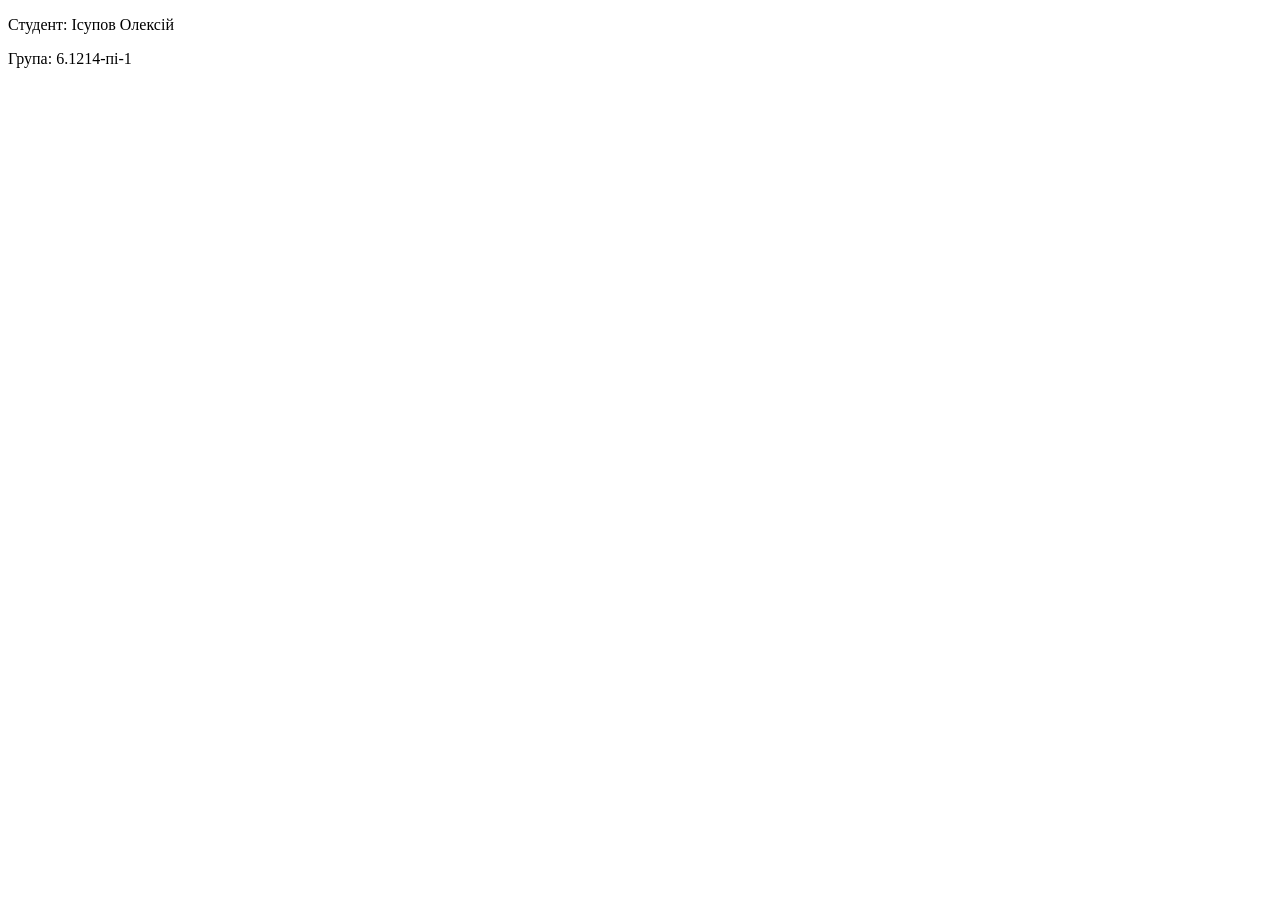
==== index.html @ 1cf75bfd "Lab 1: add index.html file with my name and group number" ====
<!DOCTYPE html>
<html lang="uk">
<head>
    <meta charset="UTF-8" />
    <meta name="viewport" content="width=device-width, initial-scale=1.0" />
    <title>Лабораторна 1</title>
</head>
<body>
<p>Студент: Ісупов Олексій</p>
<p>Група: 6.1214-пі-1</p>
</body>
</html>
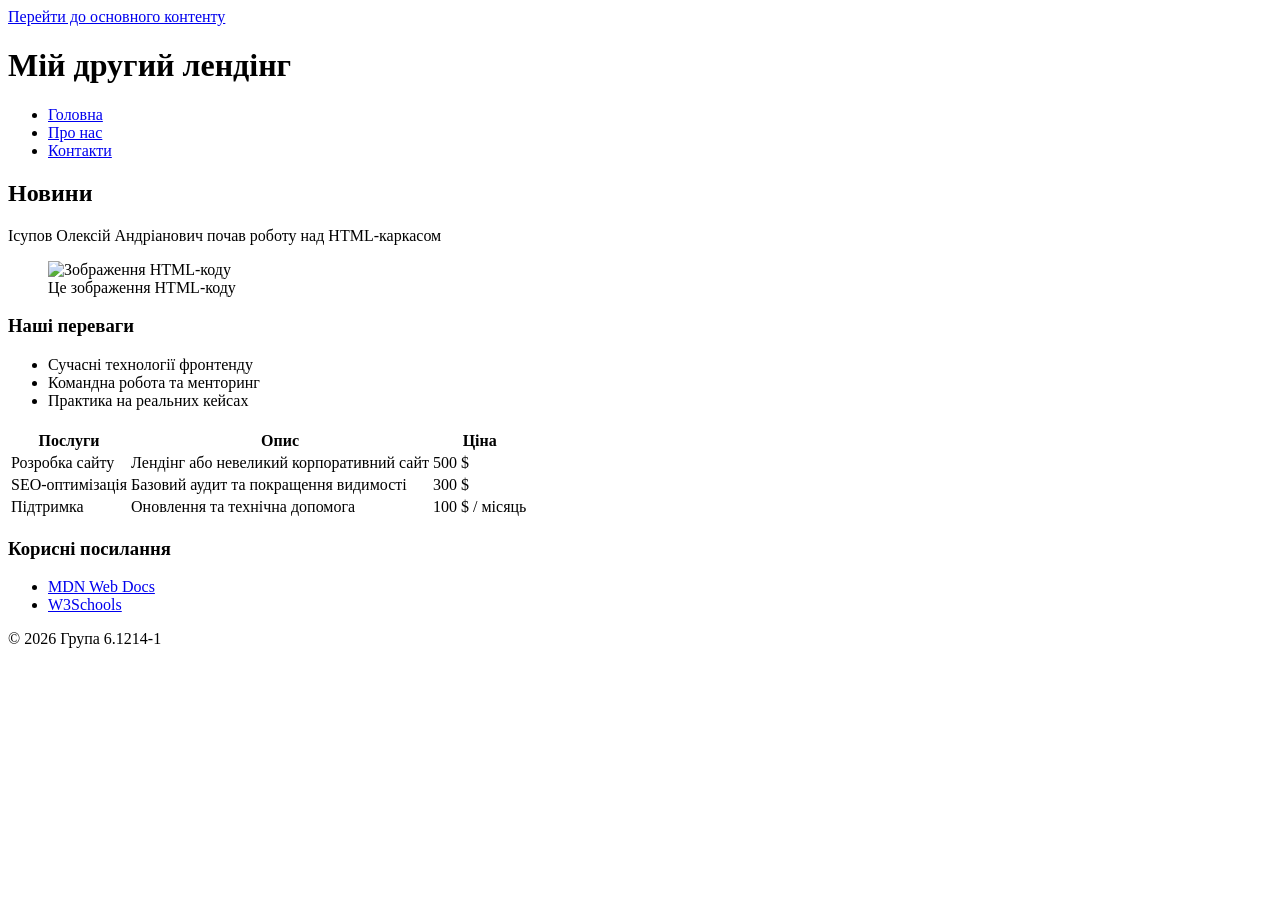
==== commit 07d48727: "Lab 2: Update index.html. Add directory assets/images" ====
--- a/index.html
+++ b/index.html
@@ -3,10 +3,86 @@
 <head>
     <meta charset="UTF-8" />
     <meta name="viewport" content="width=device-width, initial-scale=1.0" />
-    <title>Лабораторна 1</title>
+    <title>Лабораторна 2 - Головна</title>
+    <meta name="description" content="Головна сторінка навчального лендінгу: новини, послуги, переваги." />
+    <link rel="icon" href="assets/images/favicon.ico" />
 </head>
 <body>
-<p>Студент: Ісупов Олексій</p>
-<p>Група: 6.1214-пі-1</p>
+<a class="skip-link" href="#main">Перейти до основного контенту</a>
+
+<header class="site-header">
+    <h1 id="site-title">Мій другий лендінг</h1>
+    <nav class="site-nav" aria-label="Головна навігація">
+        <ul>
+            <li><a href="index.html" aria-current="page">Головна</a></li>
+            <li><a href="about.html">Про нас</a></li>
+            <li><a href="contacts.html">Контакти</a></li>
+        </ul>
+    </nav>
+</header>
+
+<main id="main">
+    <article>
+        <header>
+            <h2>Новини</h2>
+        </header>
+        <p>Ісупов Олексій Андріанович почав роботу над HTML-каркасом</p>
+        <figure>
+            <img src="assets/images/html-code.png" alt="Зображення HTML-коду" width="640"/>
+            <figcaption>Це зображення HTML-коду</figcaption>
+        </figure>
+    </article>
+
+    <section aria-labelledby="benefits-title" class="benefits">
+        <h3 id="benefits-title">Наші переваги</h3>
+        <ul class="advantages">
+            <li>Сучасні технології фронтенду</li>
+            <li>Командна робота та менторинг</li>
+            <li>Практика на реальних кейсах</li>
+        </ul>
+    </section>
+
+    <section aria-labelledby="services-title" class="services">
+        <h3 id="services-title"Наші послуги></h3>
+        <table>
+            <thead>
+            <tr>
+                <th scope="col">Послуги</th>
+                <th scope="col">Опис</th>
+                <th scope="col">Ціна</th>
+            </tr>
+            </thead>
+            <tbody>
+            <tr>
+                <td>Розробка сайту</td>
+                <td>Лендінг або невеликий корпоративний сайт</td>
+                <td>500 $</td>
+            </tr>
+            <tr>
+                <td>SEO-оптимізація</td>
+                <td>Базовий аудит та покращення видимості</td>
+                <td>300 $</td>
+            </tr>
+            <tr>
+                <td>Підтримка</td>
+                <td>Оновлення та технічна допомога</td>
+                <td>100 $ / місяць</td>
+            </tr>
+            </tbody>
+        </table>
+    </section>
+
+    <aside class="sidebar" aria-label="Додаткова інформація">
+        <h3>Корисні посилання</h3>
+        <ul>
+            <li><a href="https://developer.mozilla.org/" target="_blank" rel="noopener noreferrer">MDN Web Docs</a></li>
+            <li><a href="https://www.w3schools.com/html/" target="_blank" rel="noopener noreferrer">W3Schools</a></li>
+        </ul>
+    </aside>
+
+    <footer class="site-footer">
+        <p>© 2026 Група 6.1214-1</p>
+    </footer>
+</main>
 </body>
 </html>
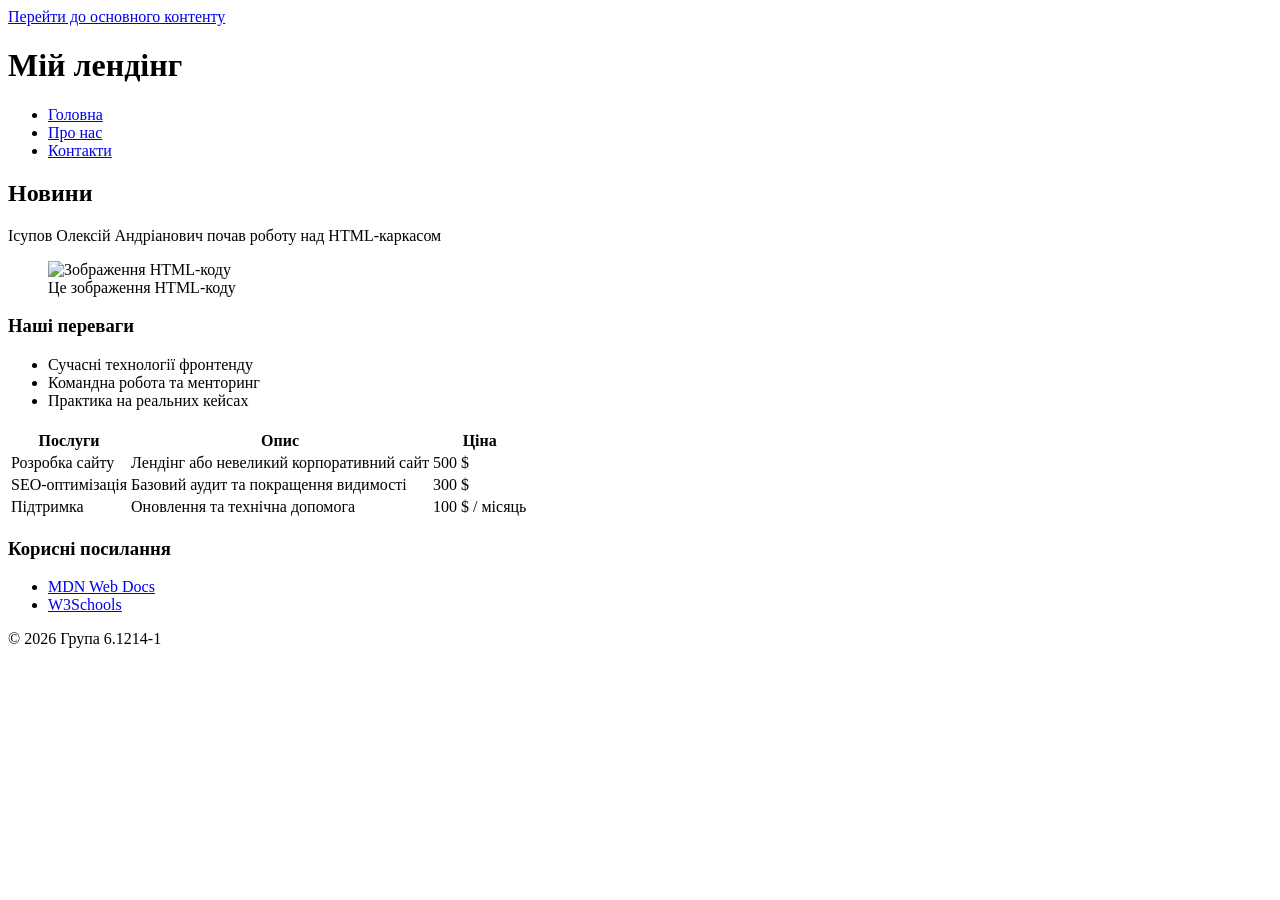
==== commit 6659d167: "Lab 2: Add html pages: about and contacts" ====
--- a/index.html
+++ b/index.html
@@ -11,7 +11,7 @@
 <a class="skip-link" href="#main">Перейти до основного контенту</a>
 
 <header class="site-header">
-    <h1 id="site-title">Мій другий лендінг</h1>
+    <h1 id="site-title">Мій лендінг</h1>
     <nav class="site-nav" aria-label="Головна навігація">
         <ul>
             <li><a href="index.html" aria-current="page">Головна</a></li>
@@ -71,18 +71,18 @@
             </tbody>
         </table>
     </section>
+</main>
 
-    <aside class="sidebar" aria-label="Додаткова інформація">
-        <h3>Корисні посилання</h3>
-        <ul>
-            <li><a href="https://developer.mozilla.org/" target="_blank" rel="noopener noreferrer">MDN Web Docs</a></li>
-            <li><a href="https://www.w3schools.com/html/" target="_blank" rel="noopener noreferrer">W3Schools</a></li>
-        </ul>
-    </aside>
+<aside class="sidebar" aria-label="Додаткова інформація">
+    <h3>Корисні посилання</h3>
+    <ul>
+        <li><a href="https://developer.mozilla.org/" target="_blank" rel="noopener noreferrer">MDN Web Docs</a></li>
+        <li><a href="https://www.w3schools.com/html/" target="_blank" rel="noopener noreferrer">W3Schools</a></li>
+    </ul>
+</aside>
 
-    <footer class="site-footer">
-        <p>© 2026 Група 6.1214-1</p>
-    </footer>
-</main>
+<footer class="site-footer">
+    <p>© 2026 Група 6.1214-1</p>
+</footer>
 </body>
 </html>
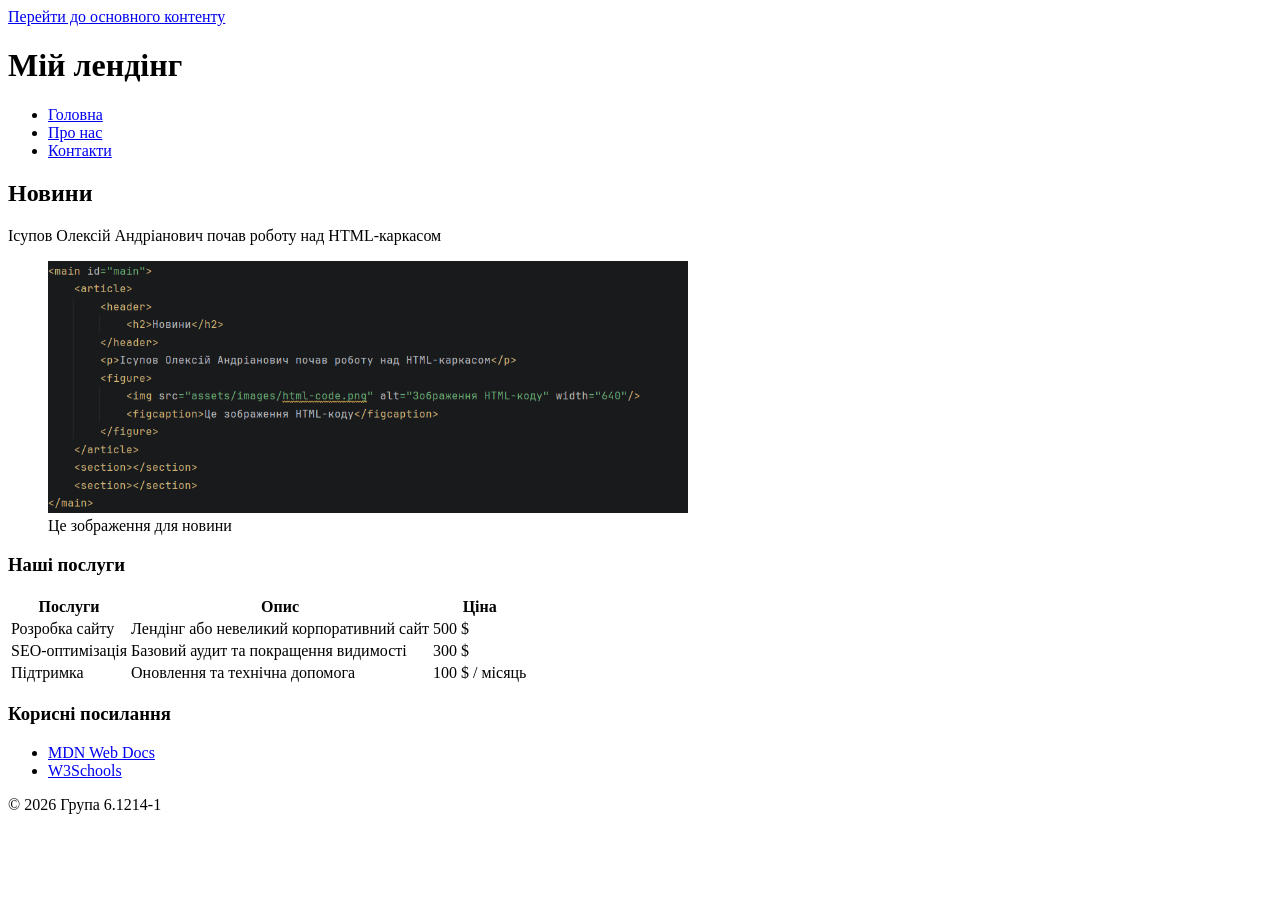
==== commit 2607180d: "Lab 3: Update html structure and add BEM" ====
--- a/index.html
+++ b/index.html
@@ -4,85 +4,74 @@
     <meta charset="UTF-8" />
     <meta name="viewport" content="width=device-width, initial-scale=1.0" />
     <title>Лабораторна 2 - Головна</title>
-    <meta name="description" content="Головна сторінка навчального лендінгу: новини, послуги, переваги." />
+    <meta name="description" content="Головна сторінка навчального лендінгу: новини, послуги." />
     <link rel="icon" href="assets/images/favicon.ico" />
 </head>
 <body>
 <a class="skip-link" href="#main">Перейти до основного контенту</a>
 
-<header class="site-header">
-    <h1 id="site-title">Мій лендінг</h1>
-    <nav class="site-nav" aria-label="Головна навігація">
-        <ul>
-            <li><a href="index.html" aria-current="page">Головна</a></li>
-            <li><a href="about.html">Про нас</a></li>
-            <li><a href="contacts.html">Контакти</a></li>
+<header class="header">
+    <h1 id="header__title">Мій лендінг</h1>
+    <nav class="navigation" aria-label="Головна навігація">
+        <ul class="navigation__list">
+            <li class="navigation__item"><a class="navigation__link" href="index.html" aria-current="page">Головна</a></li>
+            <li class="navigation__item"><a class="navigation__link" href="about.html">Про нас</a></li>
+            <li class="navigation__item"><a class="navigation__link" href="contacts.html">Контакти</a></li>
         </ul>
     </nav>
 </header>
 
 <main id="main">
-    <article>
-        <header>
-            <h2>Новини</h2>
-        </header>
-        <p>Ісупов Олексій Андріанович почав роботу над HTML-каркасом</p>
-        <figure>
-            <img src="assets/images/html-code.png" alt="Зображення HTML-коду" width="640"/>
-            <figcaption>Це зображення HTML-коду</figcaption>
+    <article class="article">
+        <h2 class="article__title">Новини</h2>
+        <p class="article__text">Ісупов Олексій Андріанович почав роботу над HTML-каркасом</p>
+        <figure class="media article__media media--framed">
+            <img class="media_img" src="assets/images/html-code.png" alt="Зображення HTML-коду" width="640"/>
+            <figcaption>Це зображення для новини</figcaption>
         </figure>
     </article>
 
-    <section aria-labelledby="benefits-title" class="benefits">
-        <h3 id="benefits-title">Наші переваги</h3>
-        <ul class="advantages">
-            <li>Сучасні технології фронтенду</li>
-            <li>Командна робота та менторинг</li>
-            <li>Практика на реальних кейсах</li>
-        </ul>
-    </section>
-
-    <section aria-labelledby="services-title" class="services">
-        <h3 id="services-title"Наші послуги></h3>
-        <table>
+    <section class="services">
+        <h3 class="services__title">Наші послуги</h3>
+        <table class="services__table">
             <thead>
-            <tr>
-                <th scope="col">Послуги</th>
-                <th scope="col">Опис</th>
-                <th scope="col">Ціна</th>
+            <tr class="services__row">
+                <th class="services__header" scope="col">Послуги</th>
+                <th class="services__header" scope="col">Опис</th>
+                <th class="services__header" scope="col">Ціна</th>
             </tr>
             </thead>
             <tbody>
-            <tr>
-                <td>Розробка сайту</td>
-                <td>Лендінг або невеликий корпоративний сайт</td>
-                <td>500 $</td>
+            <tr class="services__row">
+                <td class="services__cell">Розробка сайту</td>
+                <td class="services__cell">Лендінг або невеликий корпоративний сайт</td>
+                <td class="services__cell">500 $</td>
             </tr>
-            <tr>
-                <td>SEO-оптимізація</td>
-                <td>Базовий аудит та покращення видимості</td>
-                <td>300 $</td>
+            <tr class="services__row">
+                <td class="services__cell">SEO-оптимізація</td>
+                <td class="services__cell">Базовий аудит та покращення видимості</td>
+                <td class="services__cell">300 $</td>
             </tr>
-            <tr>
-                <td>Підтримка</td>
-                <td>Оновлення та технічна допомога</td>
-                <td>100 $ / місяць</td>
+            <tr class="services__row">
+                <td class="services__cell">Підтримка</td>
+                <td class="services__cell">Оновлення та технічна допомога</td>
+                <td class="services__cell">100 $ / місяць</td>
             </tr>
             </tbody>
         </table>
     </section>
 </main>
 
-<aside class="sidebar" aria-label="Додаткова інформація">
-    <h3>Корисні посилання</h3>
-    <ul>
-        <li><a href="https://developer.mozilla.org/" target="_blank" rel="noopener noreferrer">MDN Web Docs</a></li>
-        <li><a href="https://www.w3schools.com/html/" target="_blank" rel="noopener noreferrer">W3Schools</a></li>
+<aside class="sidebar sidebar--links" aria-label="Додаткова інформація">
+    <h3 class="sidebar__title">Корисні посилання</h3>
+    <ul class="sidebar__list">
+        <li class="sidebar__item"><a class="sidebar__link" href="https://developer.mozilla.org/" target="_blank" rel="noopener noreferrer">MDN Web Docs</a></li>
+        <li class="sidebar__item"><a class="sidebar__link" href="https://www.w3schools.com/html/" target="_blank" rel="noopener noreferrer">W3Schools</a></li>
     </ul>
 </aside>
 
-<footer class="site-footer">
-    <p>© 2026 Група 6.1214-1</p>
+<footer class="footer">
+    <p class="footer__text">© 2026 Група <span class="footer__group-name">6.1214-1</span></p>
 </footer>
 </body>
 </html>
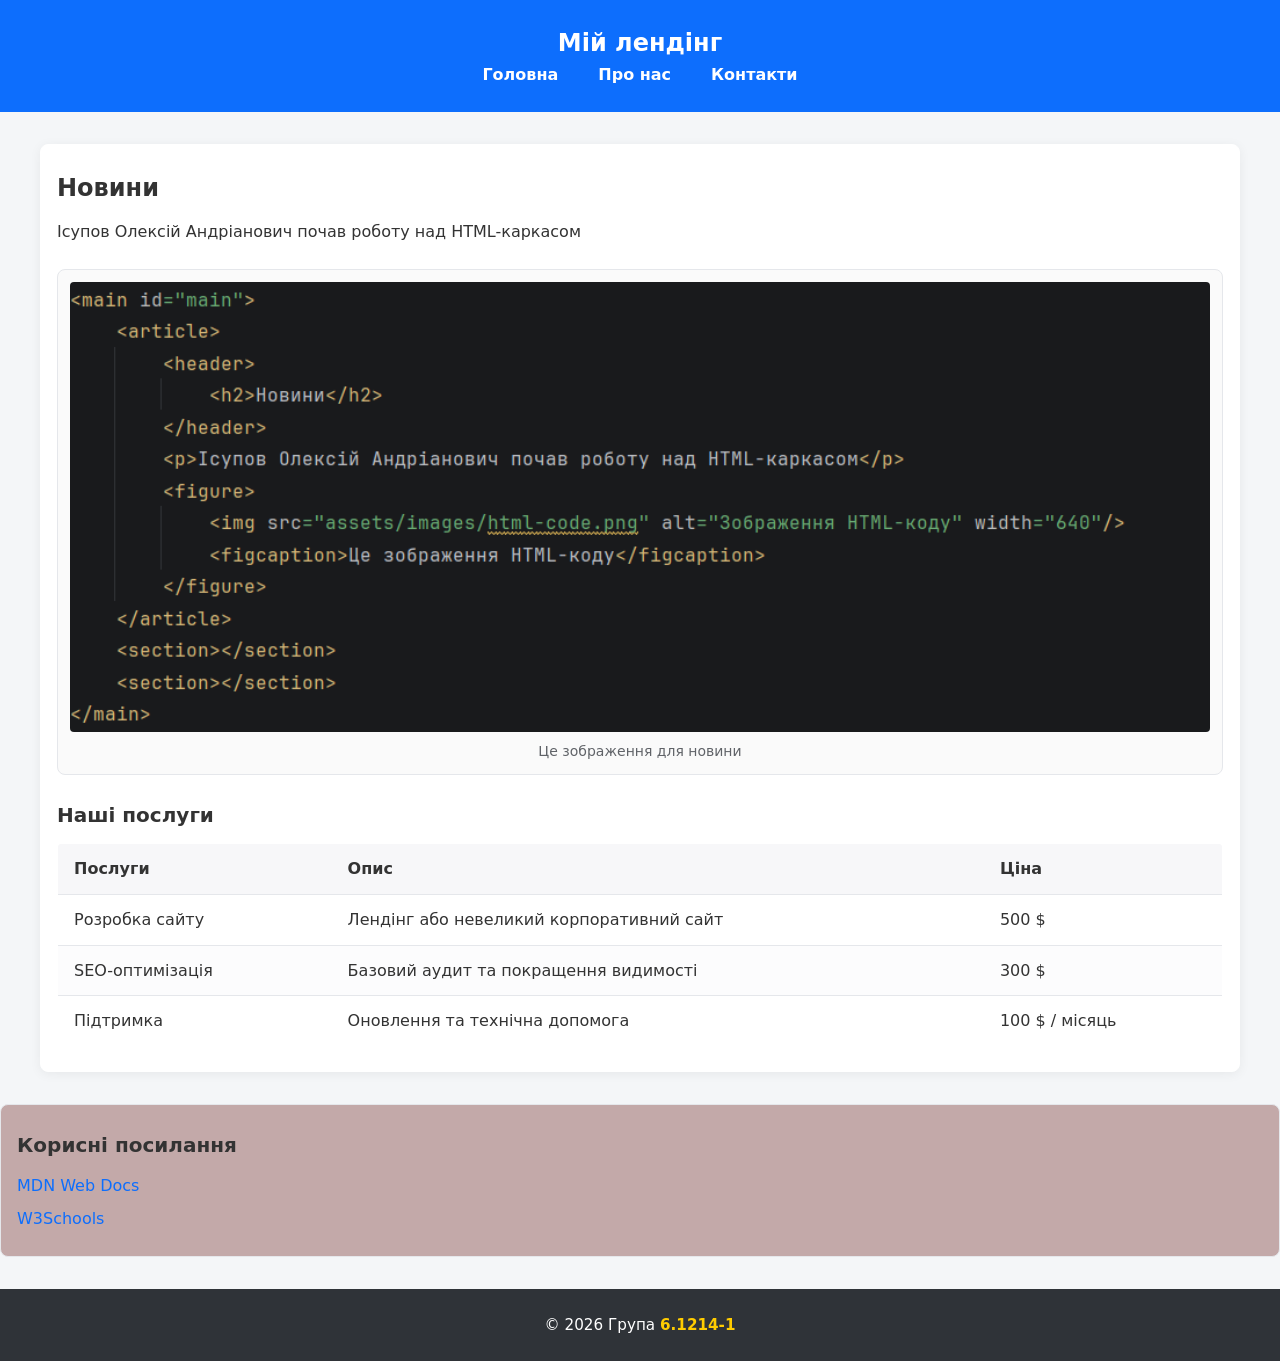
==== commit 51877ded: "Lab 3: Add styles.css" ====
--- a/index.html
+++ b/index.html
@@ -1,17 +1,16 @@
 <!DOCTYPE html>
 <html lang="uk">
 <head>
-    <meta charset="UTF-8" />
-    <meta name="viewport" content="width=device-width, initial-scale=1.0" />
-    <title>Лабораторна 2 - Головна</title>
-    <meta name="description" content="Головна сторінка навчального лендінгу: новини, послуги." />
-    <link rel="icon" href="assets/images/favicon.ico" />
+    <meta charset="UTF-8"/>
+    <meta name="viewport" content="width=device-width, initial-scale=1.0"/>
+    <title>Лабораторна 3 - Головна</title>
+    <meta name="description" content="Головна сторінка навчального лендінгу: новини, послуги."/>
+    <link rel="icon" href="assets/images/favicon.ico"/>
+    <link rel="stylesheet" href="styles.css"/>
 </head>
 <body>
-<a class="skip-link" href="#main">Перейти до основного контенту</a>
-
 <header class="header">
-    <h1 id="header__title">Мій лендінг</h1>
+    <h1 class="header__title">Мій лендінг</h1>
     <nav class="navigation" aria-label="Головна навігація">
         <ul class="navigation__list">
             <li class="navigation__item"><a class="navigation__link" href="index.html" aria-current="page">Головна</a></li>
@@ -21,13 +20,20 @@
     </nav>
 </header>
 
-<main id="main">
+<main class="main">
     <article class="article">
         <h2 class="article__title">Новини</h2>
         <p class="article__text">Ісупов Олексій Андріанович почав роботу над HTML-каркасом</p>
         <figure class="media article__media media--framed">
-            <img class="media_img" src="assets/images/html-code.png" alt="Зображення HTML-коду" width="640"/>
-            <figcaption>Це зображення для новини</figcaption>
+            <img
+                    class="media__img"
+                    src="assets/images/html-code.png"
+                    alt="Зображення HTML-коду"
+                    width="640px"
+                    loading="lazy"
+                    decoding="async"
+            />
+            <figcaption class="media__caption">Це зображення для новини</figcaption>
         </figure>
     </article>
 
@@ -36,9 +42,9 @@
         <table class="services__table">
             <thead>
             <tr class="services__row">
-                <th class="services__header" scope="col">Послуги</th>
-                <th class="services__header" scope="col">Опис</th>
-                <th class="services__header" scope="col">Ціна</th>
+                <th class="services__header">Послуги</th>
+                <th class="services__header">Опис</th>
+                <th class="services__header">Ціна</th>
             </tr>
             </thead>
             <tbody>
@@ -62,7 +68,7 @@
     </section>
 </main>
 
-<aside class="sidebar sidebar--links" aria-label="Додаткова інформація">
+<aside class="sidebar sidebar--links" aria-label="Корисні посилання">
     <h3 class="sidebar__title">Корисні посилання</h3>
     <ul class="sidebar__list">
         <li class="sidebar__item"><a class="sidebar__link" href="https://developer.mozilla.org/" target="_blank" rel="noopener noreferrer">MDN Web Docs</a></li>
--- a/styles.css
+++ b/styles.css
@@ -0,0 +1,329 @@
+/* 0) БАЗА / ТОКЕНИ */
+
+*,
+*::before,
+*::after {
+    box-sizing: border-box;
+}
+
+/* CSS-змінні */
+:root {
+    --container-max: 1200px;
+    --space-1: 0.25rem;
+    --space-2: 0.5rem;
+    --space-3: 0.75rem;
+    --space-4: 1rem;
+    --space-6: 1.5rem;
+    --space-8: 2rem;
+
+    --radius-1: 4px;
+    --radius-2: 8px;
+
+    --c-bg: #f4f6f8;
+    --c-surface: #ffffff;
+    --c-text: #333333;
+    --c-muted: #606368;
+    --c-border: #e5e7eb;
+    --c-primary: #0d6efd;
+    --c-primary-600: #0b5ed7;
+    --c-accent: #ffcc00;
+    --shadow-1: 0 2px 12px rgba(0,0,0,0.06)
+}
+
+/* Базова типографіка та фон документа */
+html {
+    font-size: 16px;
+}
+body {
+    margin: 0;
+    color: var(--c-text);
+    background: var(--c-bg);
+    font-family: system-ui, -apple-system, Segoe UI, Roboto, Arial, sans-serif;
+    line-height: 1.6;
+}
+
+/* Скидання маркерів списків та, де потрібно керувати стилями вручну */
+ul[class],
+ol[class] {
+    list-style: none;
+    margin: 0;
+    padding: 0;
+}
+
+/* Посилання за замовчуванням */
+a {
+    color: var(--c-primary);
+    text-decoration: none;
+}
+a:hover,
+a:focus-visible {
+    text-decoration: underline;
+    outline: none;
+}
+
+
+/* 1) ХЕДЕР + НАВІГАЦІЯ (BEM: .header, .navigation) */
+
+.header {
+    background: var(--c-primary);
+    color: #fff;
+    padding: var(--space-6) var(--space-4); /* Внутрішні відступи верх-низ ліво-право */
+    text-align: center;
+}
+.header__title {
+    margin: 0;
+    font-size: 1.5rem;
+}
+
+/* Навігація як окремий блок */
+.navigation__list {
+    display: inline-flex;
+    gap: var(--space-4);
+    margin-top: var(--space-3);
+}
+.navigation__link {
+    color: #fff;
+    font-weight: 600;
+    padding: var(--space-2) var(--space-3);
+    border-radius: var(--radius-1);
+}
+.navigation__link:hover,
+.navigation__link:focus-visible {
+    background: rgba(255, 255, 255, 0.15);
+}
+
+
+/* 2) ОСНОВНИЙ КОНТЕНТ (BEM: .main, .article) */
+
+.main {
+    max-width: var(--container-max);
+    margin: var(--space-8) auto;
+    padding: var(--space-6) var(--space-4);
+    background: var(--c-surface);
+    border: 1px solid var(--c-surface);
+    border-radius: var(--radius-2);
+    box-shadow: var(--shadow-1);
+}
+.main__title {
+    margin: 0 0 var(--space-6);
+    font-size: 1.75rem;
+    line-height: 1.3;
+}
+
+.article + .article {
+    margin-top: var(--space-8);
+}
+.article__title {
+    margin: 0 0 var(--space-3);
+    font-size: 1.5rem;
+}
+.article__text {
+    margin: 0 0 var(--space-6);
+}
+
+
+/* 3) МЕДІА-БЛОК (BEM: .media) */
+
+.media {
+    margin: var(--space-6) 0;
+}
+.media--framed {
+    background: #fafafa;
+    border: 1px solid var(--c-border);
+    border-radius: var(--radius-2);
+    padding: var(--space-3);
+}
+.media__img {
+    display: block;
+    width: 100%;
+    height: auto;
+    border-radius: var(--radius-1);
+}
+.media__caption {
+    margin-top: var(--space-2);
+    color: var(--c-muted);
+    font-size: 0.875rem;
+    text-align: center;
+}
+
+
+/* 4) СЕРВІСИ / ТАБЛИЦЯ (BEM: .services) */
+
+.services__title {
+    margin: 0 0 var(--space-3);
+    font-size: 1.25rem;
+}
+.services__table {
+    width: 100%;
+    border-collapse: collapse;
+    border: 1px solid var(--c-border);
+    border-radius: var(--radius-1);
+    overflow: hidden;
+}
+.services__header,
+.services__cell {
+    padding: var(--space-3) var(--space-4);
+    border-bottom: 1px solid var(--c-border);
+}
+.services__header {
+    background: #f7f7f9;
+    text-align: left;
+    font-weight: 600;
+}
+.services__row:nth-child(even) .services__cell {
+    background: #fcfcfd;
+}
+
+
+/* 5) CАЙДБАРИ (BEM: .sidebar + модифікатори) */
+
+.sidebar{
+    background: #f9f9f9;
+    border: 1px solid var(--c-border);
+    border-radius: var(--radius-2);
+    padding: var(--space-6) var(--space-4);
+    margin: var(--space-6) 0;
+}
+.sidebar__title {
+    margin: 0 0 var(--space-3);
+    font-size: 1.25rem;
+}
+.sidebar__list {
+    display: grid;
+    gap: var(--space-2);
+}
+.sidebar__item {
+    color: var(--c-text);
+}
+.sidebar__link {
+    color: var(--c-primary);
+}
+.sidebar__link:hover,
+.sidebar__link:focus-visible {
+    text-decoration: underline;
+}
+.sidebar--links {
+    background: #c3a9a9;
+}
+.sidebar--values {
+    background: #93bdca;
+}
+.sidebar--social {
+    background: #80b180;
+}
+
+
+/* 6) ФУТЕР (BEM: .footer) */
+
+.footer {
+    background: #2f3338;
+    color: #fff;
+    text-align: center;
+    padding: var(--space-6) var(--space-4);
+    margin-top: var(--space-8);
+}
+.footer__text {
+    margin: 0;
+    font-size: 0.95rem;
+}
+.footer__group-name {
+    color: var(--c-accent);
+    font-weight: 700;
+}
+
+
+/* 7) ФОРМА КОНТАКТІВ (BEM: .contact-form) */
+
+.contact-form {
+    width: 100%;
+    max-width: 640px;
+    margin: 0 auto;
+    padding: var(--space-6);
+    background: var(--c-surface);
+    border: 1px solid var(--c-border);
+    border-radius: var(--radius-2);
+    box-shadow: var(--shadow-1);
+}
+
+.contact-form__item {
+    display: grid;
+    gap: var(--space-2);
+    margin-bottom: var(--space-4);
+}
+
+.contact-form__label {
+    font-weight: 600;
+    line-height: 1.3;
+}
+
+.contact-form__input,
+.contact-form__textarea {
+    width: 100%;
+    padding: var(--space-3) var(--space-4);
+    font-size: 1rem;
+    line-height: 1.4;
+    color: var(--c-text);
+    background: #fff;
+    border: 1px solid #cbd5e1;
+    border-radius: var(--radius-1);
+    outline: none;
+    transition: border-color .2s ease, box-shadow .2s ease;
+}
+
+.contact-form__input::placeholder,
+.contact-form__textarea::placeholder {
+    color: #94a3b8;
+}
+
+.contact-form__input:hover,
+.contact-form__textarea:hover {
+    border-color: #94a3b8;
+}
+
+.contact-form__input:focus,
+.contact-form__textarea:focus {
+    border-color: var(--c-primary);
+    box-shadow: 0 0 0 3px rgba(13, 110, 253, 0.15);
+}
+
+.contact-form__textarea {
+    min-height: 8rem;
+    resize: vertical;
+}
+
+/* Валідація HTML5 (базова) */
+.contact-form__input:required:user-invalid,
+.contact-form__textarea:focus:user-invalid {
+    border-color: #dc3545;
+}
+.contact-form__input:required:valid,
+.contact-form__textarea:required:valid {
+    border-color: #198754;
+}
+
+/* Кнопка відправки */
+.contact-form__button {
+    display: inline-flex;
+    align-items: center;
+    gap: var(--space-2);
+    padding: var(--space-3) var(--space-6);
+    border: none;
+    border-radius: var(--radius-2);
+    background: var(--c-primary);
+    color: #fff;
+    font-weight: 600;
+    cursor: pointer;
+    box-shadow: var(--shadow-1);
+    transition: border-color .2s ease, transform .05s ease;
+}
+.contact-form__button:hover,
+.contact-form__button:focus-visible {
+    background: var(--c-primary-600);
+}
+.contact-form__button:active {
+    transform: translateY(1px);
+}
+.contact-form__button:disabled {
+    opacity: 0.6;
+    cursor: not-allowed;
+}
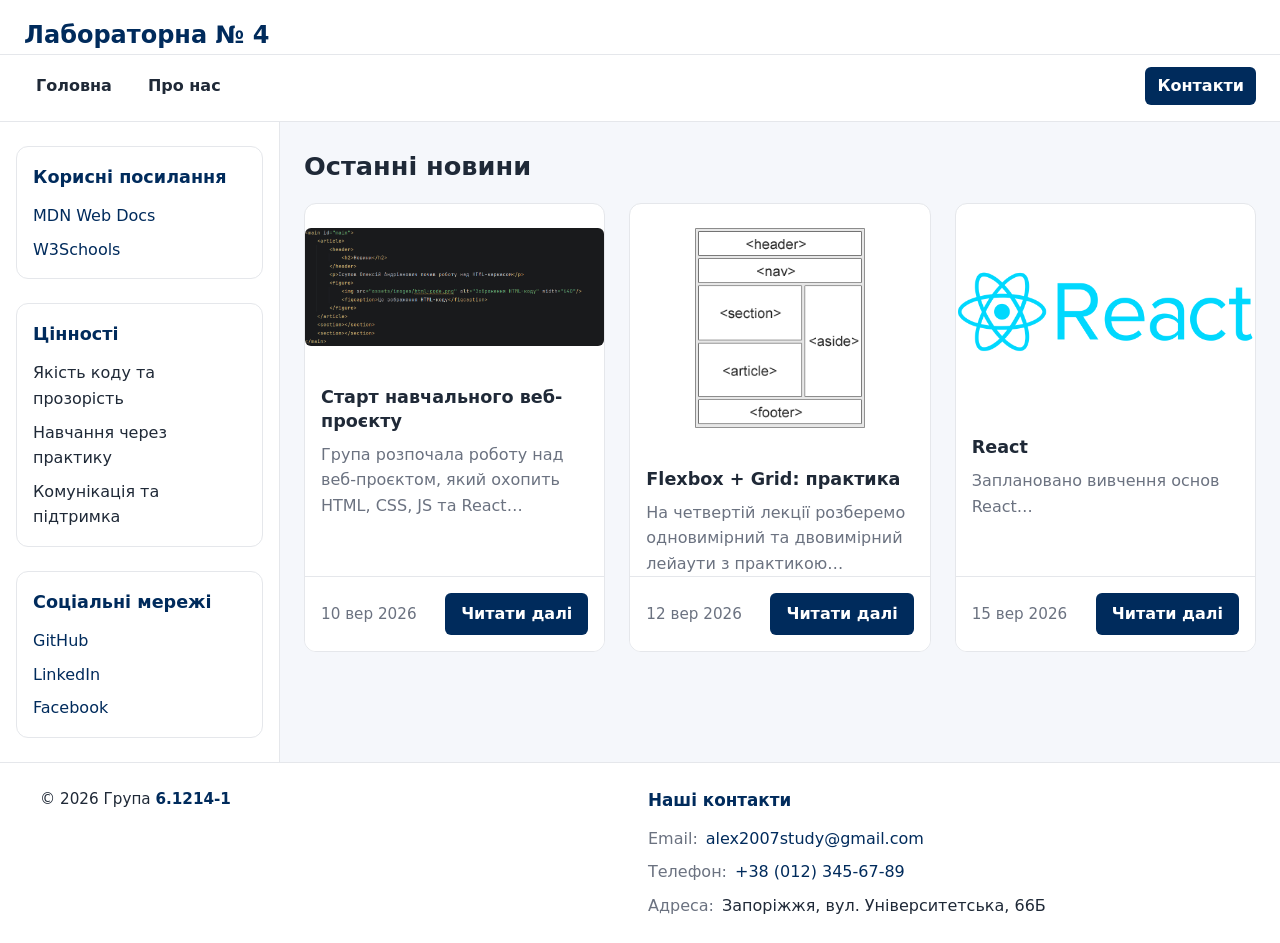
==== commit 3350bba1: "Lab 4: Add grid and flexbox layout" ====
--- a/index.html
+++ b/index.html
@@ -3,81 +3,119 @@
 <head>
     <meta charset="UTF-8"/>
     <meta name="viewport" content="width=device-width, initial-scale=1.0"/>
-    <title>Лабораторна 3 - Головна</title>
-    <meta name="description" content="Головна сторінка навчального лендінгу: новини, послуги."/>
+    <title>Лабораторна 4 - Головна</title>
+    <meta name="description" content="Головна сторінка навчального лендінгу: новини, послуги, переваги."/>
     <link rel="icon" href="assets/images/favicon.ico"/>
     <link rel="stylesheet" href="styles.css"/>
 </head>
 <body>
-<header class="header">
-    <h1 class="header__title">Мій лендінг</h1>
-    <nav class="navigation" aria-label="Головна навігація">
-        <ul class="navigation__list">
-            <li class="navigation__item"><a class="navigation__link" href="index.html" aria-current="page">Головна</a></li>
-            <li class="navigation__item"><a class="navigation__link" href="about.html">Про нас</a></li>
-            <li class="navigation__item"><a class="navigation__link" href="contacts.html">Контакти</a></li>
-        </ul>
-    </nav>
-</header>
+<div class="layout">
+    <header class="header">
+        <h1 class="header__title">Лабораторна № 4</h1>
+        <nav class="nav">
+            <a href="index.html" class="nav__link">Головна</a>
+            <a href="about.html" class="nav__link">Про нас</a>
+            <a href="contacts.html" class="nav__link nav__link--cta">Контакти</a>
+        </nav>
+    </header>
 
-<main class="main">
-    <article class="article">
-        <h2 class="article__title">Новини</h2>
-        <p class="article__text">Ісупов Олексій Андріанович почав роботу над HTML-каркасом</p>
-        <figure class="media article__media media--framed">
-            <img
-                    class="media__img"
-                    src="assets/images/html-code.png"
-                    alt="Зображення HTML-коду"
-                    width="640px"
-                    loading="lazy"
-                    decoding="async"
-            />
-            <figcaption class="media__caption">Це зображення для новини</figcaption>
-        </figure>
-    </article>
+    <aside class="sidenav">
+        <section class="sidebar sidebar--links" aria-label="Корисні посилання">
+            <h3 class="sidebar__title">Корисні посилання</h3>
+            <ul class="sidebar__list">
+                <li class="sidebar__item">
+                    <a class="sidebar__link" href="https://developer.mozilla.org/" target="_blank" rel="noopener noreferrer">MDN Web Docs</a>
+                </li>
+                <li class="sidebar__item">
+                    <a class="sidebar__link" href="https://www.w3schools.com/html/" target="_blank" rel="noopener noreferrer">W3Schools</a>
+                </li>
+            </ul>
+        </section>
 
-    <section class="services">
-        <h3 class="services__title">Наші послуги</h3>
-        <table class="services__table">
-            <thead>
-            <tr class="services__row">
-                <th class="services__header">Послуги</th>
-                <th class="services__header">Опис</th>
-                <th class="services__header">Ціна</th>
-            </tr>
-            </thead>
-            <tbody>
-            <tr class="services__row">
-                <td class="services__cell">Розробка сайту</td>
-                <td class="services__cell">Лендінг або невеликий корпоративний сайт</td>
-                <td class="services__cell">500 $</td>
-            </tr>
-            <tr class="services__row">
-                <td class="services__cell">SEO-оптимізація</td>
-                <td class="services__cell">Базовий аудит та покращення видимості</td>
-                <td class="services__cell">300 $</td>
-            </tr>
-            <tr class="services__row">
-                <td class="services__cell">Підтримка</td>
-                <td class="services__cell">Оновлення та технічна допомога</td>
-                <td class="services__cell">100 $ / місяць</td>
-            </tr>
-            </tbody>
-        </table>
-    </section>
-</main>
+        <section class="sidebar sidebar--values" aria-label="Цінності">
+            <h3 class="sidebar__title">Цінності</h3>
+            <ul class="sidebar__list">
+                <li class="sidebar__item">Якість коду та прозорість</li>
+                <li class="sidebar__item">Навчання через практику</li>
+                <li class="sidebar__item">Комунікація та підтримка</li>
+            </ul>
+        </section>
 
-<aside class="sidebar sidebar--links" aria-label="Корисні посилання">
-    <h3 class="sidebar__title">Корисні посилання</h3>
-    <ul class="sidebar__list">
-        <li class="sidebar__item"><a class="sidebar__link" href="https://developer.mozilla.org/" target="_blank" rel="noopener noreferrer">MDN Web Docs</a></li>
-        <li class="sidebar__item"><a class="sidebar__link" href="https://www.w3schools.com/html/" target="_blank" rel="noopener noreferrer">W3Schools</a></li>
-    </ul>
-</aside>
+        <section class="sidebar sidebar--social" aria-label="Соціальні мережі">
+            <h3 class="sidebar__title">Соціальні мережі</h3>
+            <ul class="sidebar__list">
+                <li class="sidebar__item"><a class="sidebar__link" href="#" aria-label="GitHub">GitHub</a></li>
+                <li class="sidebar__item"><a class="sidebar__link" href="#" aria-label="LinkedIn">LinkedIn</a></li>
+                <li class="sidebar__item"><a class="sidebar__link" href="#" aria-label="Facebook">Facebook</a></li>
+            </ul>
+        </section>
+    </aside>
 
-<footer class="footer">
-    <p class="footer__text">© 2026 Група <span class="footer__group-name">6.1214-1</span></p>
-</footer>
+    <main class="main">
+        <section class="news">
+            <h2 class="news__title">Останні новини</h2>
+            <div class="news__list">
+                <article class="news-card">
+                    <figure class="news-card__media media">
+                        <img class="media__img" src="assets/images/html-code.png" alt="Фото зі студентського заходу" loading="lazy" decoding="async" />
+                    </figure>
+                    <h3 class="news-card__title">Старт навчального веб-проєкту</h3>
+                    <p class="news-card__excerpt">Група розпочала роботу над веб-проєктом, який охопить HTML, CSS, JS та React…</p>
+                    <div class="news-card__meta">
+                        <time class="news-card__date" datetime="2025-09-10">10 вер 2026</time>
+                        <a href="#" class="news-card__btn">Читати далі</a>
+                    </div>
+                </article>
+                <article class="news-card">
+                    <figure class="news-card__media media">
+                        <img class="media__img" src="assets/images/layout-template.png" alt="Демонстрація лейаутів на уроці" loading="lazy" decoding="async" />
+                    </figure>
+                    <h3 class="news-card__title">Flexbox + Grid: практика</h3>
+                    <p class="news-card__excerpt">На четвертій лекції розберемо одновимірний та двовимірний лейаути з практикою…</p>
+                    <div class="news-card__meta">
+                        <time class="news-card__date" datetime="2025-09-12">12 вер 2026</time>
+                        <a href="#" class="news-card__btn">Читати далі</a>
+                    </div>
+                </article>
+                <article class="news-card">
+                    <figure class="news-card__media media">
+                        <img class="media__img" src="assets/images/react-symbol.png" alt="React" loading="lazy" decoding="async" />
+                    </figure>
+                    <h3 class="news-card__title">React</h3>
+                    <p class="news-card__excerpt">Заплановано вивчення основ React…</p>
+                    <div class="news-card__meta">
+                        <time class="news-card__date" datetime="2025-09-15">15 вер 2026</time>
+                        <a href="#" class="news-card__btn">Читати далі</a>
+                    </div>
+                </article>
+            </div>
+        </section>
+    </main>
+
+    <footer class="footer">
+        <div class="footer__inner">
+            <p class="footer__text">© 2026 Група <span class="footer__group-name">6.1214-1</span></p>
+
+
+            <address class="footer__contacts" aria-label="Наші контакти">
+                <h3 class="footer__contacts-title">Наші контакти</h3>
+                <ul class="footer__contacts-list">
+                    <li class="footer__contacts-item">
+                        <span class="footer__label">Email:</span>
+                        <a class="footer__link" href="mailto:alex2007study@gmail.com">alex2007study@gmail.com</a>
+                    </li>
+                    <li class="footer__contacts-item">
+                        <span class="footer__label">Телефон:</span>
+                        <a class="footer__link" href="tel:+380123456789">+38 (012) 345-67-89</a>
+                    </li>
+                    <li class="footer__contacts-item">
+                        <span class="footer__label">Адреса:</span>
+                        <span>Запоріжжя, вул. Університетська, 66Б</span>
+                    </li>
+                </ul>
+            </address>
+        </div>
+    </footer>
+</div>
 </body>
 </html>
--- a/styles.css
+++ b/styles.css
@@ -1,4 +1,5 @@
-/* 0) БАЗА / ТОКЕНИ */
+/* ============================================
+0) BASE / THEME TOKENS */
 
 *,
 *::before,
@@ -6,134 +7,200 @@
     box-sizing: border-box;
 }
 
-/* CSS-змінні */
 :root {
-    --container-max: 1200px;
-    --space-1: 0.25rem;
-    --space-2: 0.5rem;
-    --space-3: 0.75rem;
-    --space-4: 1rem;
-    --space-6: 1.5rem;
-    --space-8: 2rem;
-
-    --radius-1: 4px;
-    --radius-2: 8px;
-
-    --c-bg: #f4f6f8;
-    --c-surface: #ffffff;
-    --c-text: #333333;
-    --c-muted: #606368;
-    --c-border: #e5e7eb;
-    --c-primary: #0d6efd;
-    --c-primary-600: #0b5ed7;
-    --c-accent: #ffcc00;
-    --shadow-1: 0 2px 12px rgba(0,0,0,0.06)
-}
-
-/* Базова типографіка та фон документа */
+    /* Brand */
+    --brand: #002b5c;
+    --brand-600: #01356f;
+    --brand-100: #e6eef6;
+    /* Text, surface, border */
+    --fg: #1f2937;
+    --fg-muted: #6b7280;
+    --bg: #f5f7fb;
+    --surface: #ffffff;
+    --border: #e5e7eb;
+    /* Space, radius, shadow */
+    --space-1: .25rem; --space-2: 0.5rem; --space-3: .75rem;
+    --space-4: 1rem; --space-6: 1.5rem; --space-8: 2rem;
+    --radius-1: 6px; --radius-2: 12px;
+    --shadow-1: 0 6px 16 px rgba(0,0,0,.06);
+    --container: 1200px;
+    /* Backward compatibility with previous variables */
+    --c-primary: var(--brand);
+    --c-primary-600: var(--brand-600);
+    --c-sufrace: var(--surface);
+    --c-border: var(--border);
+}
+
 html {
     font-size: 16px;
 }
 body {
     margin: 0;
-    color: var(--c-text);
-    background: var(--c-bg);
+    color: var(--fg);
+    background: var(--bg);
     font-family: system-ui, -apple-system, Segoe UI, Roboto, Arial, sans-serif;
     line-height: 1.6;
 }
 
-/* Скидання маркерів списків та, де потрібно керувати стилями вручну */
-ul[class],
-ol[class] {
-    list-style: none;
-    margin: 0;
-    padding: 0;
-}
-
-/* Посилання за замовчуванням */
-a {
-    color: var(--c-primary);
-    text-decoration: none;
-}
-a:hover,
-a:focus-visible {
-    text-decoration: underline;
-    outline: none;
-}
-
-
-/* 1) ХЕДЕР + НАВІГАЦІЯ (BEM: .header, .navigation) */
+img {max-width: 100%; height: auto; max-height: 200px; object-fit: contain; display: block; }
+a { color: var(--c-primary); text-decoration: none; }
+a:hover, a:focus-visible { text-decoration: underline; outline: none; }
+ul[class], ol[class] { list-style: none; margin: 0; padding: 0; }
+
+
+/* ============================================
+1) GLOBAL LAYOUT ON GRID ARES */
+.layout{
+    display: grid;
+    grid-template-columns: 280px 1fr;
+    grid-template-rows: auto 1fr auto;
+    grid-template-areas:
+    "header header"
+    "sidenav main"
+    "footer footer";
+    min-height: 100vh;
+}
+
+.header { grid-area: header; }
+.sidenav { grid-area: sidenav; }
+.main { grid-area: main; }
+.footer { grid-area: footer; }
+
+
+/* ============================================
+2) HEADER + NAVIGATION */
 
 .header {
-    background: var(--c-primary);
-    color: #fff;
-    padding: var(--space-6) var(--space-4); /* Внутрішні відступи верх-низ ліво-право */
-    text-align: center;
+    background: var(--surface);
+    border-bottom: 1px solid var(--border);
 }
 .header__title {
     margin: 0;
+    padding: var(--space-4) var(--space-6) 0 var(--space-6);
     font-size: 1.5rem;
-}
-
-/* Навігація як окремий блок */
-.navigation__list {
+    color: var(--brand);
+}
+
+.nav{
+    display: flex;
+    gap: var(--space-3);
+    padding: var(--space-3) var(--space-6) var(--space-4);
+    border-top: 1px solid var(--border);
+}
+.nav__link{
+    color: var(--fg);
+    font-weight: 600;
+    padding: .375rem .75rem;
+    border-radius: var(--radius-1);
+}
+.nav__link:hover,
+.nav__link:focus-visible{ background: var(--brand-100); }
+.nav__link--cta{
+    margin-left: auto;
+    color: #fff;
+    background: var(--brand);
+}
+.nav__link--cta:hover,
+.nav__link--cta:focus-visible{ background: var(--brand-600); }
+
+
+/* ============================================
+3) SIDEBAR + SIDENAV */
+
+.sidenav{
+    display: flex;
+    flex-direction: column;
+    gap: var(--space-6);
+    padding: var(--space-6) var(--space-4);
+    background: var(--surface);
+    border-right: 1px solid var(--border);
+}
+.sidebar{
+    background: #fff;
+    border: 1px solid var(--border);
+    border-radius: var(--radius-2);
+    padding: var(--space-4);
+    box-shadow: var(--shadow-1);
+}
+.sidebar__title{
+    margin: 0 0 var(--space-3);
+    font-size: 1.1rem;
+    color: var(--brand);
+}
+.sidebar__list{ display: flex; flex-direction: column; gap: .5rem; }
+.sidebar__item{ color: var(--fg); }
+.sidebar__link{ color: var(--brand); }
+
+/* ============================================
+4) MAIN-CONTENT + NEWS */
+.main{
+    padding: var(--space-6);
+    max-width: var(--container);
+    width: 100%;
+    margin-inline: auto;
+}
+.main__title{ margin: 0 0 var(--space-6); font-size: 1.6rem; }
+
+.news__title{ margin: 0 0 var(--space-4); font-size: 1.6rem; }
+.news__list{
+    display: grid;
+    gap: var(--space-6);
+    grid-template-columns: repeat(auto-fit, minmax(280px, 1fr));
+}
+.news-card{
+    display: flex;
+    flex-direction: column;
+    background: var(--surface);
+    border: 1px solid var(--border);
+    border-radius: var(--radius-2);
+    overflow: clip;
+    box-shadow: var(--shadow-1);
+}
+.news-card__title{
+    margin: var(--space-4) var(--space-4) var(--space-2);
+    font-size: 1.1rem;
+    line-height: 1.35;
+}
+.news-card__excerpt{ margin: 0 var(--space-4); color: var(--fg-muted);}
+.news-card__meta{
+    margin-top: auto;
+    display: flex;
+    justify-content: space-between;
+    align-items: center;
+    gap: var(--space-4);
+    padding: var(--space-4);
+    border-top: 1px solid var(--border);
+    background: #fff;
+}
+.news-card__date{ color: var(--fg-muted); font-size: .95rem; }
+.news-card__btn{
     display: inline-flex;
-    gap: var(--space-4);
-    margin-top: var(--space-3);
-}
-.navigation__link {
+    align-items: center;
+    gap: .5rem;
+    padding: .5rem 1rem;
+    background: var(--brand);
     color: #fff;
+    border: 0;
+    border-radius: var(--radius-1);
     font-weight: 600;
-    padding: var(--space-2) var(--space-3);
-    border-radius: var(--radius-1);
-}
-.navigation__link:hover,
-.navigation__link:focus-visible {
-    background: rgba(255, 255, 255, 0.15);
-}
-
-
-/* 2) ОСНОВНИЙ КОНТЕНТ (BEM: .main, .article) */
-
-.main {
-    max-width: var(--container-max);
-    margin: var(--space-8) auto;
-    padding: var(--space-6) var(--space-4);
-    background: var(--c-surface);
-    border: 1px solid var(--c-surface);
-    border-radius: var(--radius-2);
-    box-shadow: var(--shadow-1);
-}
-.main__title {
-    margin: 0 0 var(--space-6);
-    font-size: 1.75rem;
-    line-height: 1.3;
-}
-
-.article + .article {
-    margin-top: var(--space-8);
-}
-.article__title {
-    margin: 0 0 var(--space-3);
-    font-size: 1.5rem;
-}
-.article__text {
-    margin: 0 0 var(--space-6);
-}
-
-
-/* 3) МЕДІА-БЛОК (BEM: .media) */
-
-.media {
+    text-decoration: none;
+}
+.news-card__btn:hover,
+.news-card__btn:focus-visible{ background: var(--brand-600); }
+
+
+/* ============================================
+5) MEDIA */
+.media{
     margin: var(--space-6) 0;
 }
-.media--framed {
+.media--framed{
     background: #fafafa;
-    border: 1px solid var(--c-border);
+    border: 1px solid var(--border);
     border-radius: var(--radius-2);
     padding: var(--space-3);
 }
-.media__img {
+.media__img{
     display: block;
     width: 100%;
     height: auto;
@@ -141,189 +208,122 @@
 }
 .media__caption {
     margin-top: var(--space-2);
-    color: var(--c-muted);
-    font-size: 0.875rem;
+    color: var(--fg-muted);
+    font-size: .9rem;
     text-align: center;
 }
 
-
-/* 4) СЕРВІСИ / ТАБЛИЦЯ (BEM: .services) */
-
-.services__title {
-    margin: 0 0 var(--space-3);
-    font-size: 1.25rem;
-}
-.services__table {
-    width: 100%;
-    border-collapse: collapse;
-    border: 1px solid var(--c-border);
-    border-radius: var(--radius-1);
-    overflow: hidden;
-}
-.services__header,
-.services__cell {
-    padding: var(--space-3) var(--space-4);
-    border-bottom: 1px solid var(--c-border);
-}
-.services__header {
-    background: #f7f7f9;
-    text-align: left;
-    font-weight: 600;
-}
-.services__row:nth-child(even) .services__cell {
-    background: #fcfcfd;
-}
-
-
-/* 5) CАЙДБАРИ (BEM: .sidebar + модифікатори) */
-
-.sidebar{
-    background: #f9f9f9;
-    border: 1px solid var(--c-border);
-    border-radius: var(--radius-2);
-    padding: var(--space-6) var(--space-4);
-    margin: var(--space-6) 0;
-}
-.sidebar__title {
-    margin: 0 0 var(--space-3);
-    font-size: 1.25rem;
-}
-.sidebar__list {
-    display: grid;
-    gap: var(--space-2);
-}
-.sidebar__item {
-    color: var(--c-text);
-}
-.sidebar__link {
-    color: var(--c-primary);
-}
-.sidebar__link:hover,
-.sidebar__link:focus-visible {
-    text-decoration: underline;
-}
-.sidebar--links {
-    background: #c3a9a9;
-}
-.sidebar--values {
-    background: #93bdca;
-}
-.sidebar--social {
-    background: #80b180;
-}
-
-
-/* 6) ФУТЕР (BEM: .footer) */
-
-.footer {
-    background: #2f3338;
-    color: #fff;
-    text-align: center;
-    padding: var(--space-6) var(--space-4);
-    margin-top: var(--space-8);
-}
-.footer__text {
-    margin: 0;
-    font-size: 0.95rem;
-}
-.footer__group-name {
-    color: var(--c-accent);
-    font-weight: 700;
-}
-
-
-/* 7) ФОРМА КОНТАКТІВ (BEM: .contact-form) */
-
-.contact-form {
+/* ============================================
+6) CONTACTS FORM */
+.contact-form{
     width: 100%;
     max-width: 640px;
     margin: 0 auto;
     padding: var(--space-6);
-    background: var(--c-surface);
-    border: 1px solid var(--c-border);
+    background: var(--surface);
+    border: 1px solid var(--border);
     border-radius: var(--radius-2);
     box-shadow: var(--shadow-1);
 }
-
-.contact-form__item {
+.contact-form__item{
     display: grid;
     gap: var(--space-2);
     margin-bottom: var(--space-4);
 }
-
-.contact-form__label {
+.contact-form__label{
     font-weight: 600;
     line-height: 1.3;
 }
-
 .contact-form__input,
-.contact-form__textarea {
+.contact-form__textarea{
     width: 100%;
     padding: var(--space-3) var(--space-4);
     font-size: 1rem;
     line-height: 1.4;
-    color: var(--c-text);
+    color: var(--fg);
     background: #fff;
     border: 1px solid #cbd5e1;
     border-radius: var(--radius-1);
     outline: none;
     transition: border-color .2s ease, box-shadow .2s ease;
 }
-
 .contact-form__input::placeholder,
-.contact-form__textarea::placeholder {
-    color: #94a3b8;
-}
-
+.contact-form__textarea::placeholder{ color: #94a3b8; }
 .contact-form__input:hover,
-.contact-form__textarea:hover {
-    border-color: #94a3b8;
-}
-
+.contact-form__textarea:hover{ border-color: #94a3b8; }
 .contact-form__input:focus,
-.contact-form__textarea:focus {
-    border-color: var(--c-primary);
-    box-shadow: 0 0 0 3px rgba(13, 110, 253, 0.15);
-}
-
-.contact-form__textarea {
+.contact-form__textarea:focus{
+    border-color: var(--brand);
+    box-shadow: 0 0 0 3px rgba(0,43,92,.15);
+}
+.contact-form__textarea{
     min-height: 8rem;
     resize: vertical;
 }
 
-/* Валідація HTML5 (базова) */
 .contact-form__input:required:user-invalid,
-.contact-form__textarea:focus:user-invalid {
-    border-color: #dc3545;
-}
+.contact-form__textarea:required:user-invalid{ border-color: #dc3545; }
 .contact-form__input:required:valid,
-.contact-form__textarea:required:valid {
-    border-color: #198754;
-}
-
-/* Кнопка відправки */
-.contact-form__button {
+.contact-form__textarea:required:valid{ border-color: #198754; }
+
+.contact-form__button{
     display: inline-flex;
     align-items: center;
-    gap: var(--space-2);
-    padding: var(--space-3) var(--space-6);
+    gap: .5rem;
+    padding: .5rem 1.25rem;
     border: none;
     border-radius: var(--radius-2);
-    background: var(--c-primary);
+    background: var(--brand);
     color: #fff;
     font-weight: 600;
     cursor: pointer;
     box-shadow: var(--shadow-1);
-    transition: border-color .2s ease, transform .05s ease;
+    transition: background .2s ease, transform .05s ease;
 }
 .contact-form__button:hover,
-.contact-form__button:focus-visible {
-    background: var(--c-primary-600);
-}
-.contact-form__button:active {
-    transform: translateY(1px);
-}
-.contact-form__button:disabled {
-    opacity: 0.6;
-    cursor: not-allowed;
-}
+.contact-form__button:focus-visible{ background: var(--brand-600); }
+.contact-form__button:active{ transform: translateY(1px); }
+.contact-form__button:disabled{ opacity: .6; cursor: not-allowed; }
+
+
+/* ============================================
+7) FOOTER */
+.footer{
+    background: var(--surface);
+    border-top: 1px solid var(--border);
+    padding: var(--space-6);
+}
+.footer__text{ margin: 0; font-size: .95rem; }
+.footer__group-name{ color: var(--brand); font-weight: 700; }
+
+.footer__inner{
+    display: grid;
+    gap: var(--space-4);
+    grid-template-columns: 1fr minmax(280px, 1fr);
+    align-items: start;
+    max-width: var(--container);
+    margin: 0 auto;
+}
+.footer__contacts{ font-style: normal; background: #fff; }
+.footer__contacts-title{
+    margin: 0 0 var(--space-3);
+    font-size: 1.05rem;
+    color: var(--brand);
+}
+.footer__contacts-list{
+    list-style: none;
+    margin: 0;
+    padding: 0;
+    display: grid;
+    gap: .5rem;
+}
+.footer__contacts-item{
+    display: grid;
+    grid-template-columns: max-content 1fr;
+    gap: .5rem var(--space-2);
+    align-items: baseline;
+}
+.footer__label{ color: var(--fg-muted); white-space: nowrap; }
+.footer__link{ color: var(--brand); text-decoration: none; }
+.footer__link:hover,
+.footer__link:focus-visible{ text-decoration: underline; }
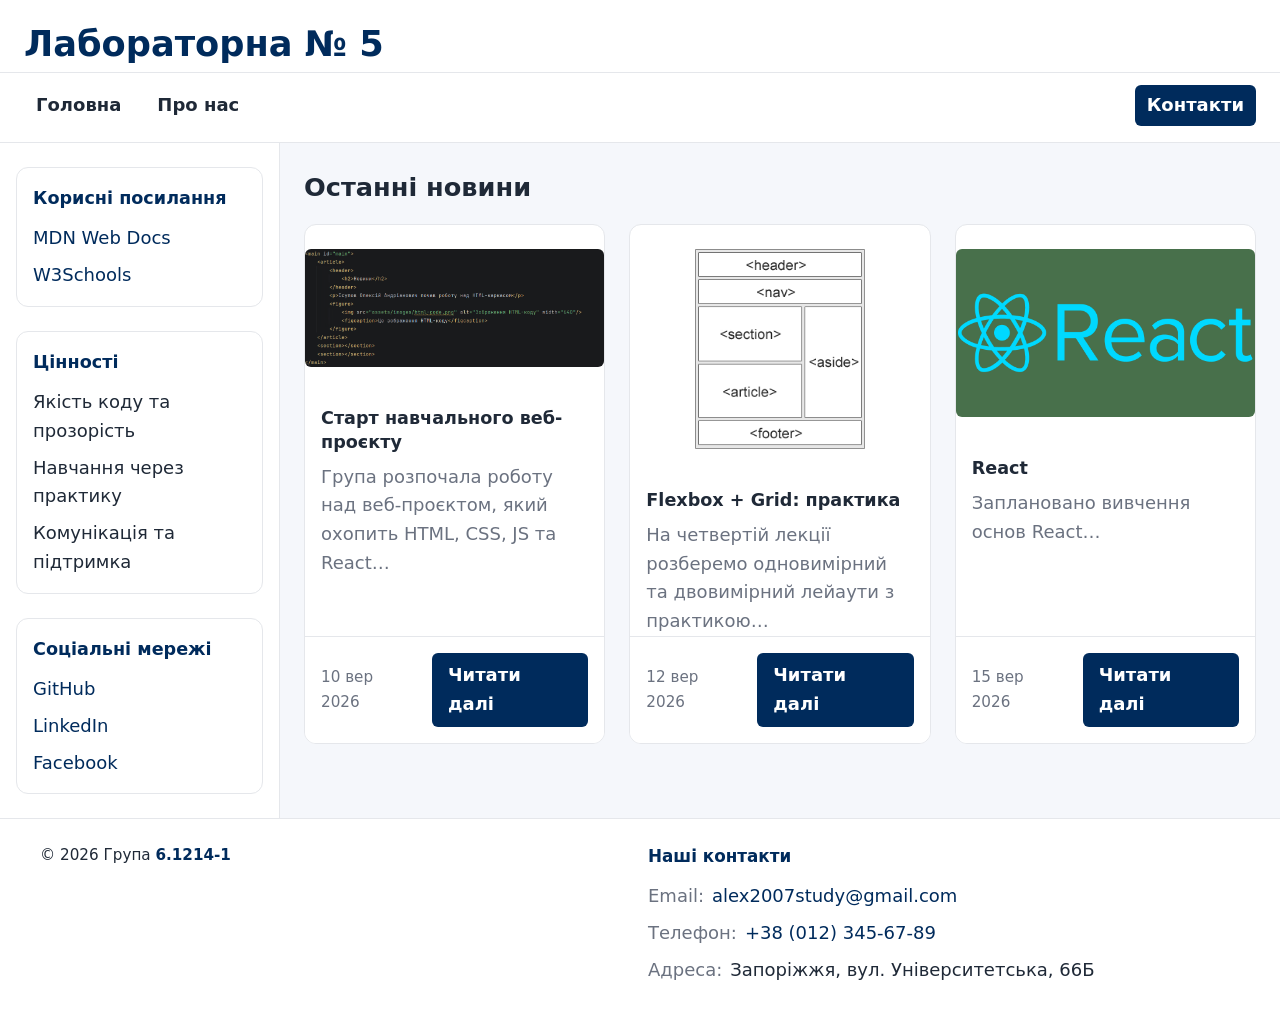
==== commit d6e61535: "Lab 5: add @media breakpoints, support dark theme, fluid sizes with clamp(), switch img to picture" ====
--- a/index.html
+++ b/index.html
@@ -11,7 +11,7 @@
 <body>
 <div class="layout">
     <header class="header">
-        <h1 class="header__title">Лабораторна № 4</h1>
+        <h1 class="header__title">Лабораторна № 5</h1>
         <nav class="nav">
             <a href="index.html" class="nav__link">Головна</a>
             <a href="about.html" class="nav__link">Про нас</a>
@@ -57,7 +57,16 @@
             <div class="news__list">
                 <article class="news-card">
                     <figure class="news-card__media media">
-                        <img class="media__img" src="assets/images/html-code.png" alt="Фото зі студентського заходу" loading="lazy" decoding="async" />
+                        <picture>
+                            <source type="image/avif" srcset="assets/images/html-code.avif">
+                            <source type="image/webp" srcset="assets/images/html-code.webp">
+                            <img
+                                    class="media__img"
+                                    src="assets/images/html-code.png"
+                                    alt="Фото зі студентського заходу"
+                                    width="983" height="388"
+                                    loading="lazy" decoding="async" />
+                        </picture>
                     </figure>
                     <h3 class="news-card__title">Старт навчального веб-проєкту</h3>
                     <p class="news-card__excerpt">Група розпочала роботу над веб-проєктом, який охопить HTML, CSS, JS та React…</p>
@@ -68,7 +77,16 @@
                 </article>
                 <article class="news-card">
                     <figure class="news-card__media media">
-                        <img class="media__img" src="assets/images/layout-template.png" alt="Демонстрація лейаутів на уроці" loading="lazy" decoding="async" />
+                        <picture>
+                            <source type="image/avif" srcset="assets/images/layout-template.avif">
+                            <source type="image/webp" srcset="assets/images/layout-template.webp">
+                            <img
+                                    class="media__img"
+                                    src="assets/images/layout-template.png"
+                                    alt="Демонстрація лейаутів на уроці"
+                                    width="219" height="258"
+                                    loading="lazy" decoding="async" />
+                        </picture>
                     </figure>
                     <h3 class="news-card__title">Flexbox + Grid: практика</h3>
                     <p class="news-card__excerpt">На четвертій лекції розберемо одновимірний та двовимірний лейаути з практикою…</p>
@@ -79,7 +97,16 @@
                 </article>
                 <article class="news-card">
                     <figure class="news-card__media media">
-                        <img class="media__img" src="assets/images/react-symbol.png" alt="React" loading="lazy" decoding="async" />
+                        <picture>
+                            <source type="image/avif" srcset="assets/images/react-symbol.avif">
+                            <source type="image/webp" srcset="assets/images/react-symbol.webp">
+                            <img
+                                    class="media__img"
+                                    src="assets/images/react-symbol.png"
+                                    alt="React logo"
+                                    width="3840" height="2160"
+                                    loading="lazy" decoding="async" />
+                        </picture>
                     </figure>
                     <h3 class="news-card__title">React</h3>
                     <p class="news-card__excerpt">Заплановано вивчення основ React…</p>
--- a/styles.css
+++ b/styles.css
@@ -29,6 +29,10 @@
     --c-primary-600: var(--brand-600);
     --c-sufrace: var(--surface);
     --c-border: var(--border);
+    /* Fluid */
+    --fs-body: clamp(1rem, 0.94rem + 0.5vw, 1.125rem);
+    --fs-h2: clamp(1.125rem, 1.05rem + 1.2vw, 1.6rem);
+    --fs-h1: clamp(1.6rem, 1.2rem + 2.2vw, 2.2rem);
 }
 
 html {
@@ -36,9 +40,10 @@
 }
 body {
     margin: 0;
+    font-size: var(--fs-body);
+    font-family: system-ui, -apple-system, Segoe UI, Roboto, Arial, sans-serif;
     color: var(--fg);
     background: var(--bg);
-    font-family: system-ui, -apple-system, Segoe UI, Roboto, Arial, sans-serif;
     line-height: 1.6;
 }
 
@@ -52,13 +57,14 @@
 1) GLOBAL LAYOUT ON GRID ARES */
 .layout{
     display: grid;
-    grid-template-columns: 280px 1fr;
-    grid-template-rows: auto 1fr auto;
+    grid-template-columns: 1fr;
+    grid-template-rows: auto auto 1fr auto;
     grid-template-areas:
-    "header header"
-    "sidenav main"
-    "footer footer";
-    min-height: 100vh;
+    "header"
+    "sidenav"
+    "main"
+    "footer";
+    min-height: 100dvh;
 }
 
 .header { grid-area: header; }
@@ -77,7 +83,7 @@
 .header__title {
     margin: 0;
     padding: var(--space-4) var(--space-6) 0 var(--space-6);
-    font-size: 1.5rem;
+    font-size: var(--fs-h1);
     color: var(--brand);
 }
 
@@ -139,9 +145,10 @@
     width: 100%;
     margin-inline: auto;
 }
-.main__title{ margin: 0 0 var(--space-6); font-size: 1.6rem; }
-
-.news__title{ margin: 0 0 var(--space-4); font-size: 1.6rem; }
+.main__title{ margin: 0 0 var(--space-6); }
+
+.news__title{ margin: 0 0 var(--space-4); }
+.main__title, .news__title{ font-size:var(--fs-h2); }
 .news__list{
     display: grid;
     gap: var(--space-6);
@@ -193,6 +200,8 @@
 5) MEDIA */
 .media{
     margin: var(--space-6) 0;
+    aspect-ration: 16/9;
+    overflow: clip;
 }
 .media--framed{
     background: #fafafa;
@@ -203,7 +212,9 @@
 .media__img{
     display: block;
     width: 100%;
-    height: auto;
+    height: 100%;
+    object-fit: contain;
+    object-position: center;
     border-radius: var(--radius-1);
 }
 .media__caption {
@@ -293,18 +304,18 @@
     border-top: 1px solid var(--border);
     padding: var(--space-6);
 }
-.footer__text{ margin: 0; font-size: .95rem; }
+.footer__text{ margin: 0; font-size: .95rem; order: 2;}
 .footer__group-name{ color: var(--brand); font-weight: 700; }
 
 .footer__inner{
     display: grid;
     gap: var(--space-4);
-    grid-template-columns: 1fr minmax(280px, 1fr);
+    grid-template-columns: 1fr;
     align-items: start;
     max-width: var(--container);
     margin: 0 auto;
 }
-.footer__contacts{ font-style: normal; background: #fff; }
+.footer__contacts{ font-style: normal; }
 .footer__contacts-title{
     margin: 0 0 var(--space-3);
     font-size: 1.05rem;
@@ -327,3 +338,50 @@
 .footer__link{ color: var(--brand); text-decoration: none; }
 .footer__link:hover,
 .footer__link:focus-visible{ text-decoration: underline; }
+
+
+
+@media (min-width: 640px){
+    .layout{
+        grid-template-columns: 220px 1fr;
+        grid-template-rows: auto 1fr auto;
+        grid-template-areas:
+    "header header"
+    "sidenav main"
+    "footer footer";
+    }
+
+    .footer__inner{
+        grid-template-columns: 1fr minmax(220px, 1fr);
+    }
+
+    .footer__text {order: initial}
+}
+
+@media (min-width: 1024px){
+    .layout{
+        grid-template-columns: 280px 1fr;
+    }
+    .footer__inner{
+        grid-template-columns: 1fr minmax(280px, 1fr);
+    }
+}
+
+@media (prefers-color-scheme: dark){
+    :root{
+        --bg: #0b1020;
+        --surface: #101528;
+        --fg: #e7eaf3;
+        --fg-muted: #b7bfd3;
+        --border: #232a3b;
+        --brand: #7fb3ff;
+        --brand-600: #6aa2f0;
+        --brand-100: #17233b;
+    }
+    .sidebar {
+        background: var(--surface);
+    }
+    .news-card__meta{
+        background: color-mix(in srgb, var(--surface) 92%, #fff 8%)
+    }
+}
